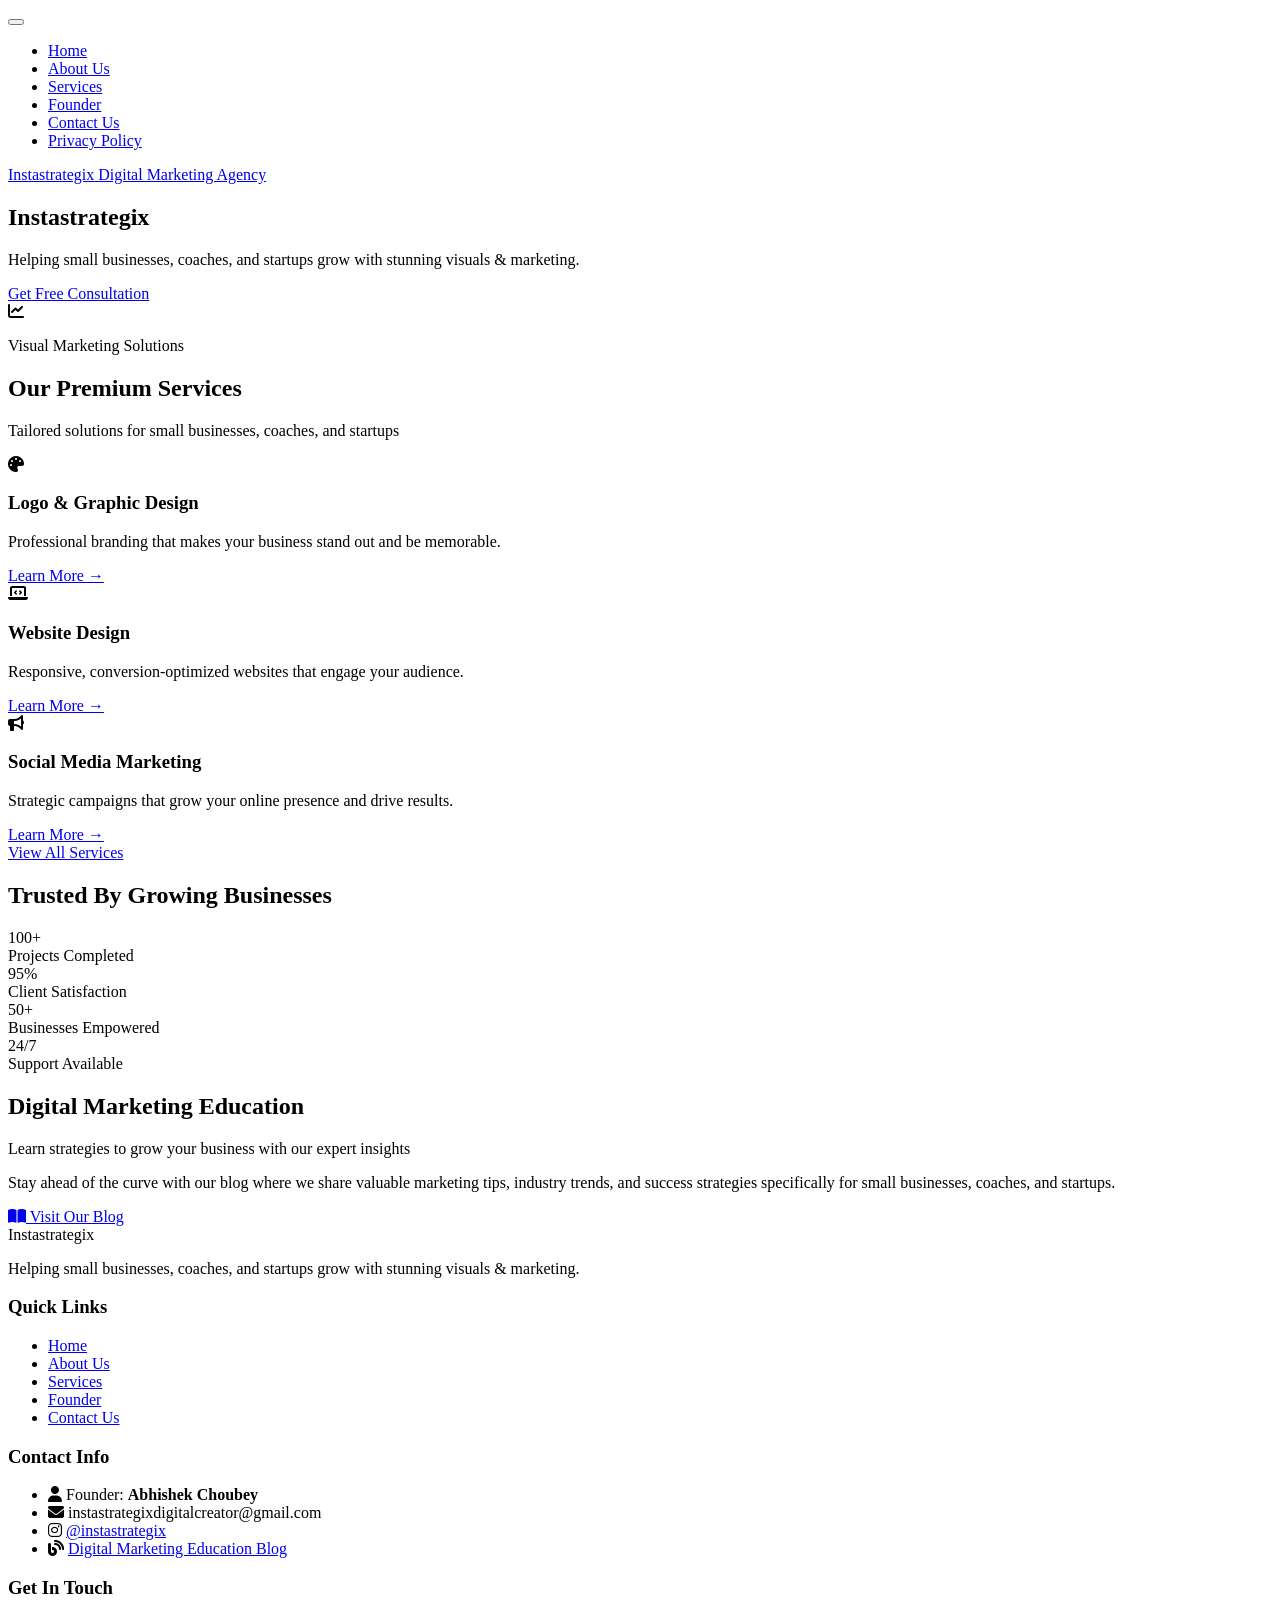
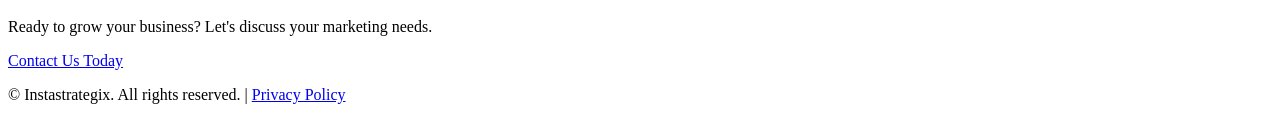
==== html/index.html @ c22545ea "Update and rename index.html to html/index.html" ====
<!DOCTYPE html>
<html lang="en">
<head>
    <meta charset="UTF-8">
    <meta name="viewport" content="width=device-width, initial-scale=1.0">
    <meta name="description" content="Instastrategix - Helping small businesses, coaches, and startups grow with stunning visuals & marketing">
    <meta name="keywords" content="digital marketing, graphic design, social media marketing, website design, small business marketing">
    <title>Instastrategix - Premium Digital Marketing Agency</title>
    <link rel="preconnect" href="https://fonts.googleapis.com">
    <link rel="preconnect" href="https://fonts.gstatic.com" crossorigin>
    <link href="https://fonts.googleapis.com/css2?family=Inter:wght@300;400;500;600;700&family=Poppins:wght@400;500;600;700&display=swap" rel="stylesheet">
    <link rel="stylesheet" href="https://cdnjs.cloudflare.com/ajax/libs/font-awesome/6.4.0/css/all.min.css">
    <link rel="stylesheet" href="css/main.css">
    <link rel="stylesheet" href="css/components.css">
    <link rel="stylesheet" href="css/responsive.css">
    <link rel="icon" type="image/x-icon" href="images/favicon.ico">
</head>
<body>
    <!-- Navigation -->
    <nav class="navbar">
        <div class="container nav-container">
            <!-- Mobile Menu Toggle -->
            <button class="menu-toggle" aria-label="Toggle navigation">
                <span class="hamburger"></span>
            </button>
            
            <!-- Navigation Links -->
            <ul class="nav-menu">
                <li><a href="index.html" class="nav-link active">Home</a></li>
                <li><a href="about.html" class="nav-link">About Us</a></li>
                <li><a href="services.html" class="nav-link">Services</a></li>
                <li><a href="founder.html" class="nav-link">Founder</a></li>
                <li><a href="contact.html" class="nav-link">Contact Us</a></li>
                <li><a href="privacy.html" class="nav-link">Privacy Policy</a></li>
            </ul>
            
            <!-- Logo in top-right corner as specified -->
            <div class="logo-container">
                <a href="index.html" class="logo">
                    <span class="logo-text">Instastrategix</span>
                    <span class="logo-tagline">Digital Marketing Agency</span>
                </a>
            </div>
        </div>
    </nav>

    <!-- Hero Section -->
    <section class="hero">
        <div class="container hero-container">
            <div class="hero-content">
                <h1 class="hero-title">Instastrategix</h1>
                <p class="hero-subtitle">Helping small businesses, coaches, and startups grow with stunning visuals & marketing.</p>
                <a href="contact.html" class="btn btn-primary">Get Free Consultation</a>
            </div>
            <div class="hero-image">
                <div class="image-placeholder">
                    <i class="fas fa-chart-line"></i>
                    <p>Visual Marketing Solutions</p>
                </div>
            </div>
        </div>
    </section>

    <!-- Services Preview -->
    <section class="services-preview">
        <div class="container">
            <h2 class="section-title">Our Premium Services</h2>
            <p class="section-subtitle">Tailored solutions for small businesses, coaches, and startups</p>
            
            <div class="services-grid">
                <!-- Service 1 -->
                <div class="service-card">
                    <div class="service-icon">
                        <i class="fas fa-palette"></i>
                    </div>
                    <h3>Logo & Graphic Design</h3>
                    <p>Professional branding that makes your business stand out and be memorable.</p>
                    <a href="services.html#graphic-design" class="btn-text">Learn More →</a>
                </div>
                
                <!-- Service 2 -->
                <div class="service-card">
                    <div class="service-icon">
                        <i class="fas fa-laptop-code"></i>
                    </div>
                    <h3>Website Design</h3>
                    <p>Responsive, conversion-optimized websites that engage your audience.</p>
                    <a href="services.html#web-design" class="btn-text">Learn More →</a>
                </div>
                
                <!-- Service 3 -->
                <div class="service-card">
                    <div class="service-icon">
                        <i class="fas fa-bullhorn"></i>
                    </div>
                    <h3>Social Media Marketing</h3>
                    <p>Strategic campaigns that grow your online presence and drive results.</p>
                    <a href="services.html#social-media" class="btn-text">Learn More →</a>
                </div>
            </div>
            
            <div class="text-center">
                <a href="services.html" class="btn btn-secondary">View All Services</a>
            </div>
        </div>
    </section>

    <!-- Social Proof -->
    <section class="social-proof">
        <div class="container">
            <h2 class="section-title">Trusted By Growing Businesses</h2>
            <div class="proof-stats">
                <div class="stat-item">
                    <div class="stat-number">100+</div>
                    <div class="stat-label">Projects Completed</div>
                </div>
                <div class="stat-item">
                    <div class="stat-number">95%</div>
                    <div class="stat-label">Client Satisfaction</div>
                </div>
                <div class="stat-item">
                    <div class="stat-number">50+</div>
                    <div class="stat-label">Businesses Empowered</div>
                </div>
                <div class="stat-item">
                    <div class="stat-number">24/7</div>
                    <div class="stat-label">Support Available</div>
                </div>
            </div>
        </div>
    </section>

    <!-- Blog Integration -->
    <section class="blog-integration">
        <div class="container">
            <div class="blog-content">
                <h2 class="section-title">Digital Marketing Education</h2>
                <p class="section-subtitle">Learn strategies to grow your business with our expert insights</p>
                <p>Stay ahead of the curve with our blog where we share valuable marketing tips, industry trends, and success strategies specifically for small businesses, coaches, and startups.</p>
                <a href="https://instastrategix0.blogspot.com/" target="_blank" class="btn btn-primary">
                    <i class="fas fa-book-open"></i> Visit Our Blog
                </a>
            </div>
        </div>
    </section>

    <!-- Footer -->
    <footer class="footer">
        <div class="container">
            <div class="footer-grid">
                <div class="footer-col">
                    <div class="footer-logo">Instastrategix</div>
                    <p class="footer-tagline">Helping small businesses, coaches, and startups grow with stunning visuals & marketing.</p>
                </div>
                
                <div class="footer-col">
                    <h3 class="footer-heading">Quick Links</h3>
                    <ul class="footer-links">
                        <li><a href="index.html">Home</a></li>
                        <li><a href="about.html">About Us</a></li>
                        <li><a href="services.html">Services</a></li>
                        <li><a href="founder.html">Founder</a></li>
                        <li><a href="contact.html">Contact Us</a></li>
                    </ul>
                </div>
                
                <div class="footer-col">
                    <h3 class="footer-heading">Contact Info</h3>
                    <ul class="footer-contact">
                        <li>
                            <i class="fas fa-user"></i>
                            <span>Founder: <strong>Abhishek Choubey</strong></span>
                        </li>
                        <li>
                            <i class="fas fa-envelope"></i>
                            <span>instastrategixdigitalcreator@gmail.com</span>
                        </li>
                        <li>
                            <i class="fab fa-instagram"></i>
                            <span><a href="https://www.instagram.com/instastrategix/" target="_blank">@instastrategix</a></span>
                        </li>
                        <li>
                            <i class="fas fa-blog"></i>
                            <span><a href="https://instastrategix0.blogspot.com/" target="_blank">Digital Marketing Education Blog</a></span>
                        </li>
                    </ul>
                </div>
                
                <div class="footer-col">
                    <h3 class="footer-heading">Get In Touch</h3>
                    <p>Ready to grow your business? Let's discuss your marketing needs.</p>
                    <a href="contact.html" class="btn btn-primary">Contact Us Today</a>
                </div>
            </div>
            
            <div class="footer-bottom">
                <p>&copy; <span id="current-year"></span> Instastrategix. All rights reserved. | <a href="privacy.html">Privacy Policy</a></p>
            </div>
        </div>
    </footer>

    <script src="js/main.js"></script>
    <script src="js/animations.js"></script>
</body>
</html>
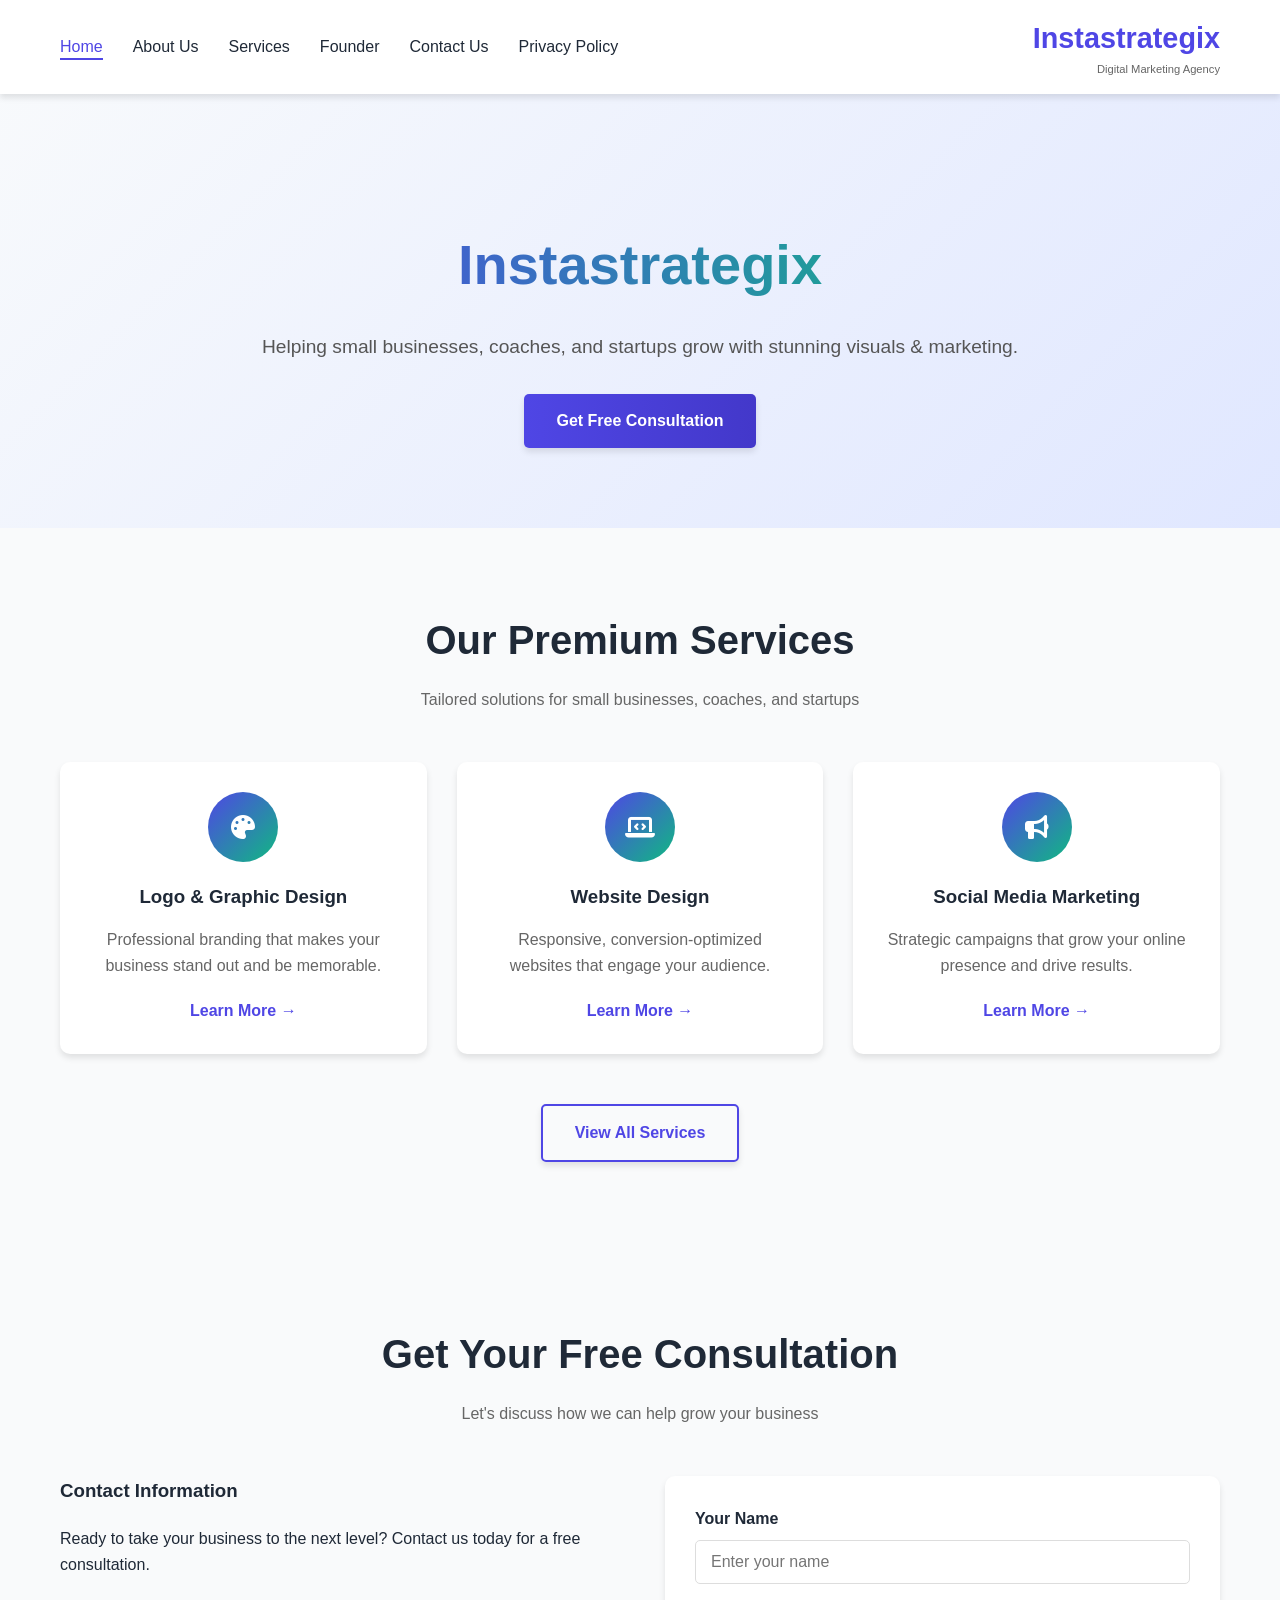
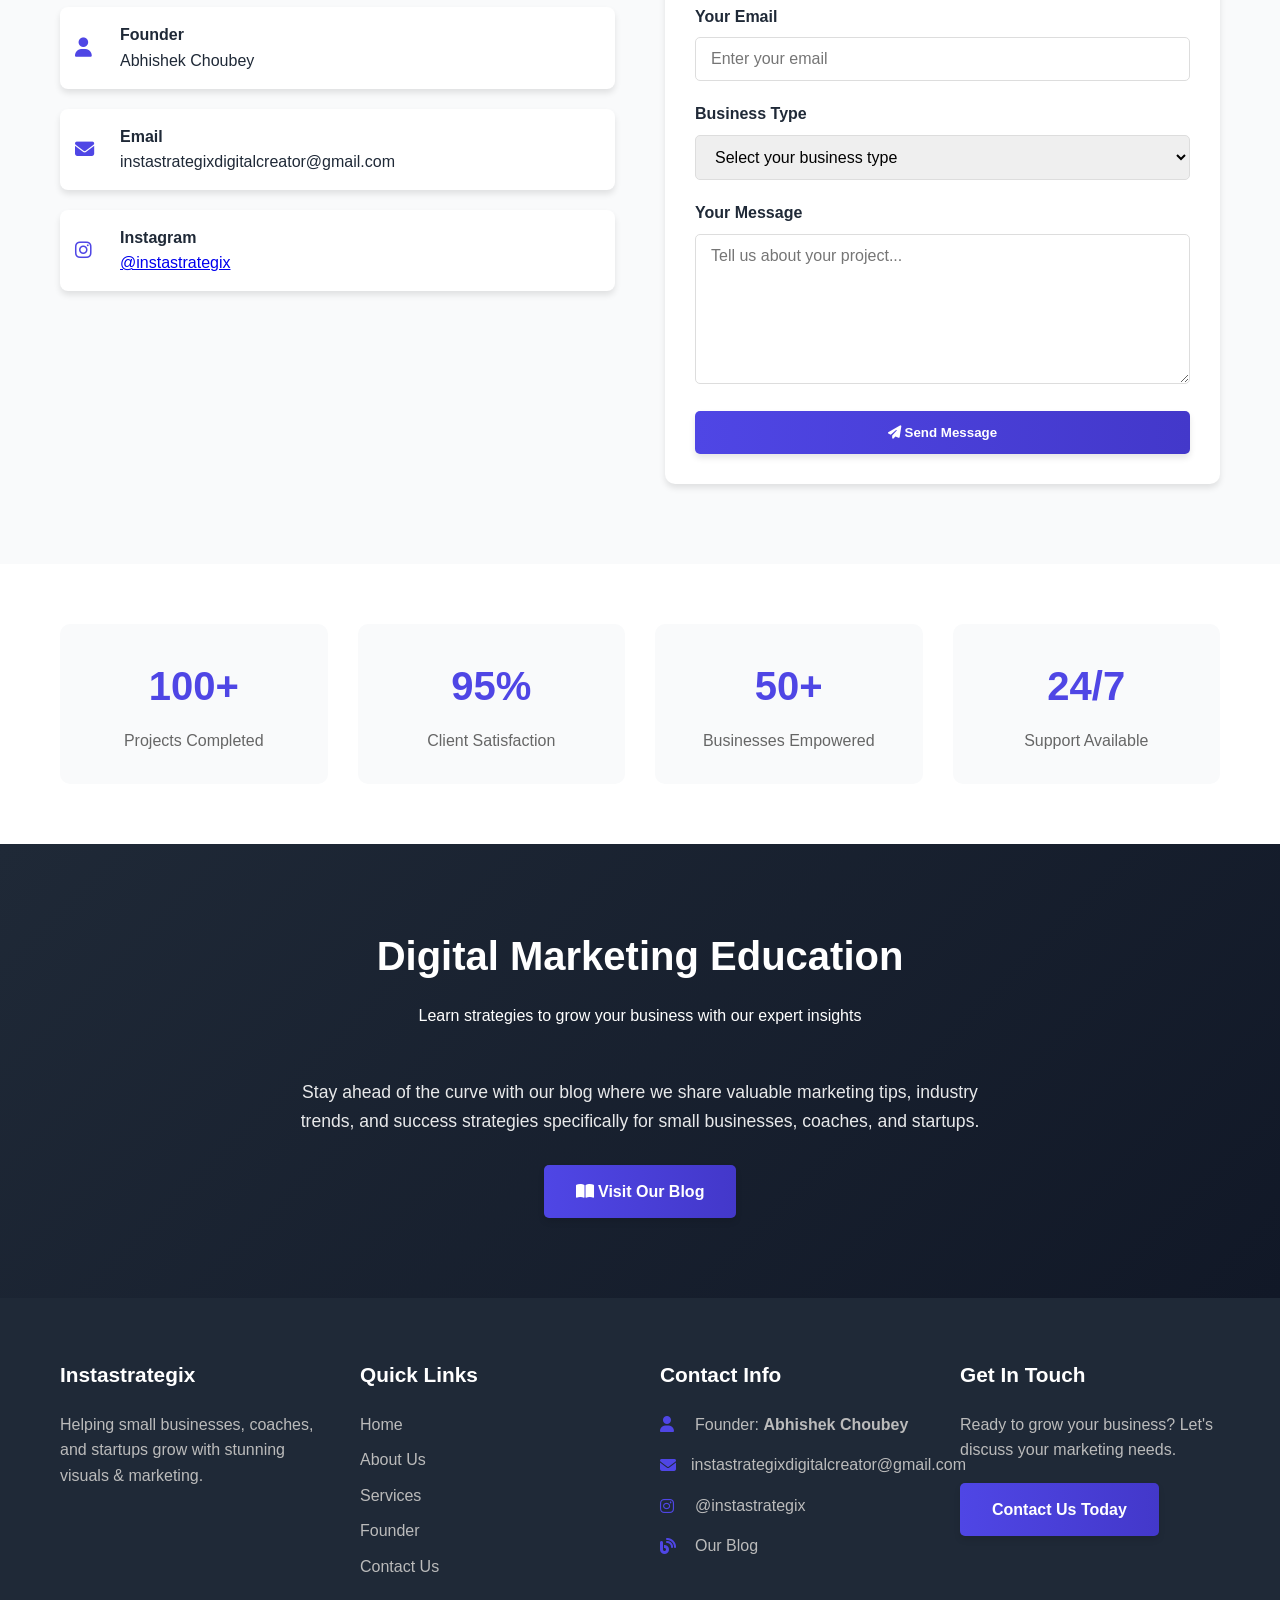
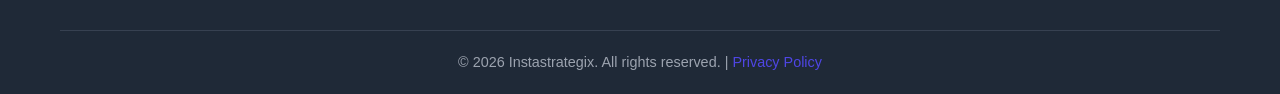
==== commit 89266ba7: "Update and rename index.html to html/index.html" ====
--- a/html/index.html
+++ b/html/index.html
@@ -3,99 +3,738 @@
 <head>
     <meta charset="UTF-8">
     <meta name="viewport" content="width=device-width, initial-scale=1.0">
-    <meta name="description" content="Instastrategix - Helping small businesses, coaches, and startups grow with stunning visuals & marketing">
-    <meta name="keywords" content="digital marketing, graphic design, social media marketing, website design, small business marketing">
-    <title>Instastrategix - Premium Digital Marketing Agency</title>
-    <link rel="preconnect" href="https://fonts.googleapis.com">
-    <link rel="preconnect" href="https://fonts.gstatic.com" crossorigin>
-    <link href="https://fonts.googleapis.com/css2?family=Inter:wght@300;400;500;600;700&family=Poppins:wght@400;500;600;700&display=swap" rel="stylesheet">
+    <title>Instastrategix - Digital Marketing Agency</title>
     <link rel="stylesheet" href="https://cdnjs.cloudflare.com/ajax/libs/font-awesome/6.4.0/css/all.min.css">
-    <link rel="stylesheet" href="css/main.css">
-    <link rel="stylesheet" href="css/components.css">
-    <link rel="stylesheet" href="css/responsive.css">
-    <link rel="icon" type="image/x-icon" href="images/favicon.ico">
+    <style>
+        /* ========== CSS RESET & BASE ========== */
+        * {
+            margin: 0;
+            padding: 0;
+            box-sizing: border-box;
+        }
+        
+        :root {
+            --primary: #4f46e5;
+            --primary-dark: #4338ca;
+            --secondary: #10b981;
+            --dark: #1f2937;
+            --light: #f9fafb;
+            --white: #ffffff;
+            --shadow: 0 4px 6px rgba(0,0,0,0.1);
+            --transition: all 0.3s ease;
+        }
+        
+        body {
+            font-family: 'Segoe UI', Tahoma, Geneva, Verdana, sans-serif;
+            line-height: 1.6;
+            color: var(--dark);
+            background: var(--white);
+        }
+        
+        .container {
+            width: 100%;
+            max-width: 1200px;
+            margin: 0 auto;
+            padding: 0 20px;
+        }
+        
+        /* ========== NAVIGATION ========== */
+        .navbar {
+            background: var(--white);
+            box-shadow: var(--shadow);
+            position: fixed;
+            width: 100%;
+            top: 0;
+            z-index: 1000;
+        }
+        
+        .nav-container {
+            display: flex;
+            justify-content: space-between;
+            align-items: center;
+            padding: 15px 20px;
+        }
+        
+        .logo {
+            font-size: 1.8rem;
+            font-weight: 800;
+            color: var(--primary);
+            text-decoration: none;
+            display: flex;
+            flex-direction: column;
+            align-items: flex-end;
+        }
+        
+        .logo-tagline {
+            font-size: 0.7rem;
+            color: #666;
+            font-weight: 500;
+        }
+        
+        .nav-links {
+            display: flex;
+            list-style: none;
+            gap: 30px;
+        }
+        
+        .nav-links a {
+            text-decoration: none;
+            color: var(--dark);
+            font-weight: 500;
+            transition: var(--transition);
+            padding: 5px 0;
+            position: relative;
+        }
+        
+        .nav-links a:hover {
+            color: var(--primary);
+        }
+        
+        .nav-links a.active {
+            color: var(--primary);
+        }
+        
+        .nav-links a.active::after {
+            content: '';
+            position: absolute;
+            bottom: 0;
+            left: 0;
+            width: 100%;
+            height: 2px;
+            background: var(--primary);
+        }
+        
+        .mobile-menu-btn {
+            display: none;
+            background: none;
+            border: none;
+            font-size: 1.5rem;
+            color: var(--dark);
+            cursor: pointer;
+        }
+        
+        /* ========== HERO SECTION ========== */
+        .hero {
+            padding: 150px 0 80px;
+            background: linear-gradient(135deg, #f8fafc 0%, #e0e7ff 100%);
+            margin-top: 70px;
+        }
+        
+        .hero-content {
+            text-align: center;
+            max-width: 800px;
+            margin: 0 auto;
+        }
+        
+        .hero h1 {
+            font-size: 3.5rem;
+            margin-bottom: 20px;
+            background: linear-gradient(to right, var(--primary), var(--secondary));
+            -webkit-background-clip: text;
+            -webkit-text-fill-color: transparent;
+        }
+        
+        .hero p {
+            font-size: 1.2rem;
+            color: #555;
+            margin-bottom: 30px;
+            line-height: 1.8;
+        }
+        
+        /* ========== BUTTONS ========== */
+        .btn {
+            display: inline-block;
+            padding: 14px 32px;
+            background: linear-gradient(to right, var(--primary), var(--primary-dark));
+            color: white;
+            text-decoration: none;
+            border-radius: 5px;
+            font-weight: 600;
+            border: none;
+            cursor: pointer;
+            transition: var(--transition);
+            box-shadow: var(--shadow);
+        }
+        
+        .btn:hover {
+            transform: translateY(-3px);
+            box-shadow: 0 10px 20px rgba(0,0,0,0.15);
+        }
+        
+        .btn-secondary {
+            background: transparent;
+            border: 2px solid var(--primary);
+            color: var(--primary);
+        }
+        
+        .btn-secondary:hover {
+            background: var(--primary);
+            color: white;
+        }
+        
+        /* ========== SERVICES SECTION ========== */
+        .services {
+            padding: 80px 0;
+            background: var(--light);
+        }
+        
+        .section-title {
+            text-align: center;
+            margin-bottom: 50px;
+        }
+        
+        .section-title h2 {
+            font-size: 2.5rem;
+            color: var(--dark);
+            margin-bottom: 15px;
+        }
+        
+        .section-title p {
+            color: #666;
+            max-width: 600px;
+            margin: 0 auto;
+        }
+        
+        .services-grid {
+            display: grid;
+            grid-template-columns: repeat(auto-fit, minmax(300px, 1fr));
+            gap: 30px;
+            margin-bottom: 50px;
+        }
+        
+        .service-card {
+            background: white;
+            padding: 30px;
+            border-radius: 10px;
+            box-shadow: var(--shadow);
+            transition: var(--transition);
+            text-align: center;
+        }
+        
+        .service-card:hover {
+            transform: translateY(-10px);
+            box-shadow: 0 15px 30px rgba(0,0,0,0.15);
+        }
+        
+        .service-icon {
+            width: 70px;
+            height: 70px;
+            background: linear-gradient(135deg, var(--primary), var(--secondary));
+            border-radius: 50%;
+            display: flex;
+            align-items: center;
+            justify-content: center;
+            margin: 0 auto 20px;
+            color: white;
+            font-size: 1.5rem;
+        }
+        
+        .service-card h3 {
+            margin-bottom: 15px;
+            color: var(--dark);
+        }
+        
+        .service-card p {
+            color: #666;
+            margin-bottom: 20px;
+        }
+        
+        .btn-text {
+            color: var(--primary);
+            text-decoration: none;
+            font-weight: 600;
+            display: inline-flex;
+            align-items: center;
+            gap: 5px;
+        }
+        
+        .btn-text:hover {
+            gap: 10px;
+        }
+        
+        .text-center {
+            text-align: center;
+        }
+        
+        /* ========== STATS SECTION ========== */
+        .stats {
+            padding: 60px 0;
+            background: white;
+        }
+        
+        .stats-grid {
+            display: grid;
+            grid-template-columns: repeat(auto-fit, minmax(200px, 1fr));
+            gap: 30px;
+        }
+        
+        .stat-item {
+            text-align: center;
+            padding: 30px 20px;
+            background: var(--light);
+            border-radius: 10px;
+            transition: var(--transition);
+        }
+        
+        .stat-item:hover {
+            background: linear-gradient(135deg, var(--primary), var(--secondary));
+            color: white;
+            transform: translateY(-5px);
+        }
+        
+        .stat-item:hover h3,
+        .stat-item:hover p {
+            color: white;
+        }
+        
+        .stat-item h3 {
+            font-size: 2.5rem;
+            color: var(--primary);
+            margin-bottom: 10px;
+        }
+        
+        .stat-item p {
+            color: #666;
+            font-weight: 500;
+        }
+        
+        /* ========== BLOG SECTION ========== */
+        .blog {
+            padding: 80px 0;
+            background: linear-gradient(135deg, var(--dark), #111827);
+            color: white;
+        }
+        
+        .blog .section-title h2,
+        .blog .section-title p {
+            color: white;
+        }
+        
+        .blog-content {
+            text-align: center;
+            max-width: 700px;
+            margin: 0 auto;
+        }
+        
+        .blog-content p {
+            margin-bottom: 30px;
+            font-size: 1.1rem;
+            opacity: 0.9;
+        }
+        
+        /* ========== CONTACT SECTION ========== */
+        .contact {
+            padding: 80px 0;
+            background: var(--light);
+        }
+        
+        .contact-container {
+            display: grid;
+            grid-template-columns: 1fr 1fr;
+            gap: 50px;
+        }
+        
+        .contact-info h3 {
+            margin-bottom: 20px;
+            color: var(--dark);
+        }
+        
+        .contact-details {
+            margin-top: 30px;
+        }
+        
+        .contact-item {
+            display: flex;
+            align-items: center;
+            gap: 15px;
+            margin-bottom: 20px;
+            padding: 15px;
+            background: white;
+            border-radius: 8px;
+            box-shadow: var(--shadow);
+        }
+        
+        .contact-item i {
+            color: var(--primary);
+            font-size: 1.2rem;
+            width: 30px;
+        }
+        
+        .contact-form {
+            background: white;
+            padding: 30px;
+            border-radius: 10px;
+            box-shadow: var(--shadow);
+        }
+        
+        .form-group {
+            margin-bottom: 20px;
+        }
+        
+        .form-group label {
+            display: block;
+            margin-bottom: 8px;
+            font-weight: 600;
+            color: var(--dark);
+        }
+        
+        .form-control {
+            width: 100%;
+            padding: 12px 15px;
+            border: 1px solid #ddd;
+            border-radius: 5px;
+            font-family: inherit;
+            font-size: 1rem;
+            transition: var(--transition);
+        }
+        
+        .form-control:focus {
+            outline: none;
+            border-color: var(--primary);
+            box-shadow: 0 0 0 3px rgba(79, 70, 229, 0.1);
+        }
+        
+        textarea.form-control {
+            min-height: 150px;
+            resize: vertical;
+        }
+        
+        /* ========== FOOTER ========== */
+        footer {
+            background: var(--dark);
+            color: white;
+            padding: 60px 0 20px;
+        }
+        
+        .footer-grid {
+            display: grid;
+            grid-template-columns: repeat(auto-fit, minmax(250px, 1fr));
+            gap: 40px;
+            margin-bottom: 40px;
+        }
+        
+        .footer-col h3 {
+            color: white;
+            margin-bottom: 20px;
+            font-size: 1.3rem;
+        }
+        
+        .footer-col p {
+            color: #bbb;
+            margin-bottom: 20px;
+        }
+        
+        .footer-links {
+            list-style: none;
+        }
+        
+        .footer-links li {
+            margin-bottom: 10px;
+        }
+        
+        .footer-links a {
+            color: #bbb;
+            text-decoration: none;
+            transition: var(--transition);
+        }
+        
+        .footer-links a:hover {
+            color: white;
+            padding-left: 5px;
+        }
+        
+        .footer-contact {
+            list-style: none;
+        }
+        
+        .footer-contact li {
+            display: flex;
+            align-items: center;
+            gap: 15px;
+            margin-bottom: 15px;
+            color: #bbb;
+        }
+        
+        .footer-contact i {
+            color: var(--primary);
+            width: 20px;
+        }
+        
+        .footer-contact a {
+            color: #bbb;
+            text-decoration: none;
+        }
+        
+        .footer-contact a:hover {
+            color: white;
+        }
+        
+        .footer-bottom {
+            text-align: center;
+            padding-top: 20px;
+            border-top: 1px solid #374151;
+            color: #9ca3af;
+            font-size: 0.9rem;
+        }
+        
+        .footer-bottom a {
+            color: var(--primary);
+            text-decoration: none;
+        }
+        
+        /* ========== MOBILE RESPONSIVE ========== */
+        @media (max-width: 768px) {
+            .mobile-menu-btn {
+                display: block;
+            }
+            
+            .nav-links {
+                position: fixed;
+                top: 70px;
+                left: 0;
+                width: 100%;
+                background: white;
+                flex-direction: column;
+                padding: 20px;
+                box-shadow: 0 10px 20px rgba(0,0,0,0.1);
+                transform: translateY(-100%);
+                opacity: 0;
+                visibility: hidden;
+                transition: var(--transition);
+            }
+            
+            .nav-links.active {
+                transform: translateY(0);
+                opacity: 1;
+                visibility: visible;
+            }
+            
+            .hero {
+                padding: 120px 0 60px;
+            }
+            
+            .hero h1 {
+                font-size: 2.5rem;
+            }
+            
+            .hero p {
+                font-size: 1.1rem;
+            }
+            
+            .section-title h2 {
+                font-size: 2rem;
+            }
+            
+            .services-grid {
+                grid-template-columns: 1fr;
+            }
+            
+            .stats-grid {
+                grid-template-columns: repeat(2, 1fr);
+            }
+            
+            .contact-container {
+                grid-template-columns: 1fr;
+            }
+            
+            .footer-grid {
+                grid-template-columns: 1fr;
+                text-align: center;
+            }
+            
+            .footer-contact li {
+                justify-content: center;
+            }
+        }
+        
+        @media (max-width: 480px) {
+            .stats-grid {
+                grid-template-columns: 1fr;
+            }
+            
+            .hero h1 {
+                font-size: 2rem;
+            }
+            
+            .btn {
+                padding: 12px 24px;
+            }
+        }
+        
+        /* ========== PAGE CONTENT ========== */
+        .page-content {
+            padding: 100px 0 80px;
+            min-height: 70vh;
+        }
+        
+        .page-hero {
+            background: linear-gradient(135deg, #f0f9ff 0%, #e0f2fe 100%);
+            padding: 100px 0 60px;
+            margin-top: 70px;
+        }
+        
+        .page-title {
+            text-align: center;
+            margin-bottom: 30px;
+        }
+        
+        .page-title h1 {
+            font-size: 3rem;
+            color: var(--dark);
+            margin-bottom: 10px;
+        }
+        
+        .page-title p {
+            color: #666;
+            font-size: 1.1rem;
+        }
+        
+        /* ========== ABOUT PAGE ========== */
+        .about-content, .founder-content, .services-content, .privacy-content {
+            max-width: 800px;
+            margin: 0 auto;
+            background: white;
+            padding: 40px;
+            border-radius: 10px;
+            box-shadow: var(--shadow);
+        }
+        
+        .content-section {
+            margin-bottom: 40px;
+        }
+        
+        .content-section h2 {
+            color: var(--primary);
+            margin-bottom: 15px;
+            padding-bottom: 10px;
+            border-bottom: 2px solid #e5e7eb;
+        }
+        
+        /* ========== SERVICES PAGE ========== */
+        .all-services {
+            display: grid;
+            grid-template-columns: repeat(auto-fit, minmax(300px, 1fr));
+            gap: 30px;
+            margin-top: 40px;
+        }
+        
+        .service-detail-card {
+            background: white;
+            padding: 30px;
+            border-radius: 10px;
+            box-shadow: var(--shadow);
+            border-top: 4px solid var(--primary);
+        }
+        
+        .service-detail-card h3 {
+            color: var(--primary);
+            margin-bottom: 15px;
+            display: flex;
+            align-items: center;
+            gap: 10px;
+        }
+        
+        /* ========== FOUNDER PAGE ========== */
+        .founder-profile {
+            display: flex;
+            align-items: center;
+            gap: 40px;
+            margin-bottom: 40px;
+            flex-wrap: wrap;
+        }
+        
+        .founder-img {
+            width: 200px;
+            height: 200px;
+            border-radius: 50%;
+            background: linear-gradient(135deg, var(--primary), var(--secondary));
+            display: flex;
+            align-items: center;
+            justify-content: center;
+            color: white;
+            font-size: 4rem;
+            flex-shrink: 0;
+        }
+        
+        /* ========== CONTACT PAGE ========== */
+        .contact-page {
+            background: var(--light);
+        }
+        
+        /* ========== PRIVACY PAGE ========== */
+        .privacy-content h3 {
+            color: var(--dark);
+            margin: 25px 0 10px;
+        }
+    </style>
 </head>
 <body>
     <!-- Navigation -->
     <nav class="navbar">
         <div class="container nav-container">
-            <!-- Mobile Menu Toggle -->
-            <button class="menu-toggle" aria-label="Toggle navigation">
-                <span class="hamburger"></span>
+            <button class="mobile-menu-btn" id="mobileMenuBtn">
+                <i class="fas fa-bars"></i>
             </button>
             
-            <!-- Navigation Links -->
-            <ul class="nav-menu">
-                <li><a href="index.html" class="nav-link active">Home</a></li>
-                <li><a href="about.html" class="nav-link">About Us</a></li>
-                <li><a href="services.html" class="nav-link">Services</a></li>
-                <li><a href="founder.html" class="nav-link">Founder</a></li>
-                <li><a href="contact.html" class="nav-link">Contact Us</a></li>
-                <li><a href="privacy.html" class="nav-link">Privacy Policy</a></li>
+            <ul class="nav-links" id="navLinks">
+                <li><a href="index.html" class="active">Home</a></li>
+                <li><a href="about.html">About Us</a></li>
+                <li><a href="services.html">Services</a></li>
+                <li><a href="founder.html">Founder</a></li>
+                <li><a href="contact.html">Contact Us</a></li>
+                <li><a href="privacy.html">Privacy Policy</a></li>
             </ul>
             
-            <!-- Logo in top-right corner as specified -->
-            <div class="logo-container">
-                <a href="index.html" class="logo">
-                    <span class="logo-text">Instastrategix</span>
-                    <span class="logo-tagline">Digital Marketing Agency</span>
-                </a>
-            </div>
+            <a href="index.html" class="logo">
+                Instastrategix
+                <span class="logo-tagline">Digital Marketing Agency</span>
+            </a>
         </div>
     </nav>
 
     <!-- Hero Section -->
     <section class="hero">
-        <div class="container hero-container">
-            <div class="hero-content">
-                <h1 class="hero-title">Instastrategix</h1>
-                <p class="hero-subtitle">Helping small businesses, coaches, and startups grow with stunning visuals & marketing.</p>
-                <a href="contact.html" class="btn btn-primary">Get Free Consultation</a>
-            </div>
-            <div class="hero-image">
-                <div class="image-placeholder">
-                    <i class="fas fa-chart-line"></i>
-                    <p>Visual Marketing Solutions</p>
-                </div>
-            </div>
+        <div class="container hero-content">
+            <h1>Instastrategix</h1>
+            <p>Helping small businesses, coaches, and startups grow with stunning visuals & marketing.</p>
+            <a href="contact.html" class="btn">Get Free Consultation</a>
         </div>
     </section>
 
-    <!-- Services Preview -->
-    <section class="services-preview">
+    <!-- Services Section -->
+    <section class="services">
         <div class="container">
-            <h2 class="section-title">Our Premium Services</h2>
-            <p class="section-subtitle">Tailored solutions for small businesses, coaches, and startups</p>
+            <div class="section-title">
+                <h2>Our Premium Services</h2>
+                <p>Tailored solutions for small businesses, coaches, and startups</p>
+            </div>
             
             <div class="services-grid">
-                <!-- Service 1 -->
                 <div class="service-card">
                     <div class="service-icon">
                         <i class="fas fa-palette"></i>
                     </div>
                     <h3>Logo & Graphic Design</h3>
                     <p>Professional branding that makes your business stand out and be memorable.</p>
-                    <a href="services.html#graphic-design" class="btn-text">Learn More →</a>
+                    <a href="services.html#graphic" class="btn-text">Learn More →</a>
                 </div>
                 
-                <!-- Service 2 -->
                 <div class="service-card">
                     <div class="service-icon">
                         <i class="fas fa-laptop-code"></i>
                     </div>
                     <h3>Website Design</h3>
                     <p>Responsive, conversion-optimized websites that engage your audience.</p>
-                    <a href="services.html#web-design" class="btn-text">Learn More →</a>
+                    <a href="services.html#website" class="btn-text">Learn More →</a>
                 </div>
                 
-                <!-- Service 3 -->
                 <div class="service-card">
                     <div class="service-icon">
                         <i class="fas fa-bullhorn"></i>
                     </div>
                     <h3>Social Media Marketing</h3>
                     <p>Strategic campaigns that grow your online presence and drive results.</p>
-                    <a href="services.html#social-media" class="btn-text">Learn More →</a>
+                    <a href="services.html#social" class="btn-text">Learn More →</a>
                 </div>
             </div>
             
@@ -105,39 +744,118 @@
         </div>
     </section>
 
-    <!-- Social Proof -->
-    <section class="social-proof">
+    <!-- Contact Section -->
+    <section class="contact" id="contact">
         <div class="container">
-            <h2 class="section-title">Trusted By Growing Businesses</h2>
-            <div class="proof-stats">
-                <div class="stat-item">
-                    <div class="stat-number">100+</div>
-                    <div class="stat-label">Projects Completed</div>
-                </div>
-                <div class="stat-item">
-                    <div class="stat-number">95%</div>
-                    <div class="stat-label">Client Satisfaction</div>
-                </div>
-                <div class="stat-item">
-                    <div class="stat-number">50+</div>
-                    <div class="stat-label">Businesses Empowered</div>
-                </div>
-                <div class="stat-item">
-                    <div class="stat-number">24/7</div>
-                    <div class="stat-label">Support Available</div>
+            <div class="section-title">
+                <h2>Get Your Free Consultation</h2>
+                <p>Let's discuss how we can help grow your business</p>
+            </div>
+            
+            <div class="contact-container">
+                <div class="contact-info">
+                    <h3>Contact Information</h3>
+                    <p>Ready to take your business to the next level? Contact us today for a free consultation.</p>
+                    
+                    <div class="contact-details">
+                        <div class="contact-item">
+                            <i class="fas fa-user"></i>
+                            <div>
+                                <strong>Founder</strong>
+                                <p>Abhishek Choubey</p>
+                            </div>
+                        </div>
+                        
+                        <div class="contact-item">
+                            <i class="fas fa-envelope"></i>
+                            <div>
+                                <strong>Email</strong>
+                                <p>instastrategixdigitalcreator@gmail.com</p>
+                            </div>
+                        </div>
+                        
+                        <div class="contact-item">
+                            <i class="fab fa-instagram"></i>
+                            <div>
+                                <strong>Instagram</strong>
+                                <p><a href="https://www.instagram.com/instastrategix/" target="_blank">@instastrategix</a></p>
+                            </div>
+                        </div>
+                    </div>
+                </div>
+                
+                <div class="contact-form">
+                    <form id="consultationForm">
+                        <div class="form-group">
+                            <label for="name">Your Name</label>
+                            <input type="text" id="name" class="form-control" placeholder="Enter your name" required>
+                        </div>
+                        
+                        <div class="form-group">
+                            <label for="email">Your Email</label>
+                            <input type="email" id="email" class="form-control" placeholder="Enter your email" required>
+                        </div>
+                        
+                        <div class="form-group">
+                            <label for="business">Business Type</label>
+                            <select id="business" class="form-control" required>
+                                <option value="">Select your business type</option>
+                                <option value="small-business">Small Business</option>
+                                <option value="coach">Coach/Consultant</option>
+                                <option value="startup">Startup</option>
+                                <option value="other">Other</option>
+                            </select>
+                        </div>
+                        
+                        <div class="form-group">
+                            <label for="message">Your Message</label>
+                            <textarea id="message" class="form-control" placeholder="Tell us about your project..." required></textarea>
+                        </div>
+                        
+                        <button type="submit" class="btn" style="width: 100%;">
+                            <i class="fas fa-paper-plane"></i> Send Message
+                        </button>
+                    </form>
                 </div>
             </div>
         </div>
     </section>
 
-    <!-- Blog Integration -->
-    <section class="blog-integration">
+    <!-- Stats Section -->
+    <section class="stats">
         <div class="container">
+            <div class="stats-grid">
+                <div class="stat-item">
+                    <h3>100+</h3>
+                    <p>Projects Completed</p>
+                </div>
+                <div class="stat-item">
+                    <h3>95%</h3>
+                    <p>Client Satisfaction</p>
+                </div>
+                <div class="stat-item">
+                    <h3>50+</h3>
+                    <p>Businesses Empowered</p>
+                </div>
+                <div class="stat-item">
+                    <h3>24/7</h3>
+                    <p>Support Available</p>
+                </div>
+            </div>
+        </div>
+    </section>
+
+    <!-- Blog Section -->
+    <section class="blog">
+        <div class="container">
+            <div class="section-title">
+                <h2>Digital Marketing Education</h2>
+                <p>Learn strategies to grow your business with our expert insights</p>
+            </div>
+            
             <div class="blog-content">
-                <h2 class="section-title">Digital Marketing Education</h2>
-                <p class="section-subtitle">Learn strategies to grow your business with our expert insights</p>
                 <p>Stay ahead of the curve with our blog where we share valuable marketing tips, industry trends, and success strategies specifically for small businesses, coaches, and startups.</p>
-                <a href="https://instastrategix0.blogspot.com/" target="_blank" class="btn btn-primary">
+                <a href="https://instastrategix0.blogspot.com/" target="_blank" class="btn">
                     <i class="fas fa-book-open"></i> Visit Our Blog
                 </a>
             </div>
@@ -145,16 +863,16 @@
     </section>
 
     <!-- Footer -->
-    <footer class="footer">
+    <footer>
         <div class="container">
             <div class="footer-grid">
                 <div class="footer-col">
-                    <div class="footer-logo">Instastrategix</div>
-                    <p class="footer-tagline">Helping small businesses, coaches, and startups grow with stunning visuals & marketing.</p>
+                    <h3>Instastrategix</h3>
+                    <p>Helping small businesses, coaches, and startups grow with stunning visuals & marketing.</p>
                 </div>
                 
                 <div class="footer-col">
-                    <h3 class="footer-heading">Quick Links</h3>
+                    <h3>Quick Links</h3>
                     <ul class="footer-links">
                         <li><a href="index.html">Home</a></li>
                         <li><a href="about.html">About Us</a></li>
@@ -165,7 +883,7 @@
                 </div>
                 
                 <div class="footer-col">
-                    <h3 class="footer-heading">Contact Info</h3>
+                    <h3>Contact Info</h3>
                     <ul class="footer-contact">
                         <li>
                             <i class="fas fa-user"></i>
@@ -181,25 +899,140 @@
                         </li>
                         <li>
                             <i class="fas fa-blog"></i>
-                            <span><a href="https://instastrategix0.blogspot.com/" target="_blank">Digital Marketing Education Blog</a></span>
+                            <span><a href="https://instastrategix0.blogspot.com/" target="_blank">Our Blog</a></span>
                         </li>
                     </ul>
                 </div>
                 
                 <div class="footer-col">
-                    <h3 class="footer-heading">Get In Touch</h3>
+                    <h3>Get In Touch</h3>
                     <p>Ready to grow your business? Let's discuss your marketing needs.</p>
-                    <a href="contact.html" class="btn btn-primary">Contact Us Today</a>
+                    <a href="contact.html" class="btn">Contact Us Today</a>
                 </div>
             </div>
             
             <div class="footer-bottom">
-                <p>&copy; <span id="current-year"></span> Instastrategix. All rights reserved. | <a href="privacy.html">Privacy Policy</a></p>
+                <p>&copy; 2024 Instastrategix. All rights reserved. | <a href="privacy.html">Privacy Policy</a></p>
             </div>
         </div>
     </footer>
 
-    <script src="js/main.js"></script>
-    <script src="js/animations.js"></script>
+    <!-- JavaScript -->
+    <script>
+        // ========== MOBILE MENU TOGGLE ==========
+        const mobileMenuBtn = document.getElementById('mobileMenuBtn');
+        const navLinks = document.getElementById('navLinks');
+        
+        mobileMenuBtn.addEventListener('click', function() {
+            navLinks.classList.toggle('active');
+            this.innerHTML = this.innerHTML.includes('bars') ? 
+                '<i class="fas fa-times"></i>' : 
+                '<i class="fas fa-bars"></i>';
+        });
+
+        // Close menu when clicking on a link
+        document.querySelectorAll('.nav-links a').forEach(link => {
+            link.addEventListener('click', () => {
+                navLinks.classList.remove('active');
+                mobileMenuBtn.innerHTML = '<i class="fas fa-bars"></i>';
+            });
+        });
+
+        // Close menu when clicking outside
+        document.addEventListener('click', function(event) {
+            if (!navLinks.contains(event.target) && !mobileMenuBtn.contains(event.target)) {
+                navLinks.classList.remove('active');
+                mobileMenuBtn.innerHTML = '<i class="fas fa-bars"></i>';
+            }
+        });
+
+        // ========== FORM SUBMISSION ==========
+        document.getElementById('consultationForm').addEventListener('submit', function(e) {
+            e.preventDefault();
+            
+            // Get form values
+            const name = document.getElementById('name').value;
+            const email = document.getElementById('email').value;
+            const business = document.getElementById('business').value;
+            const message = document.getElementById('message').value;
+            
+            // Show success message
+            alert(`Thank you ${name}! Your consultation request has been sent. We'll contact you at ${email} within 24 hours.`);
+            
+            // Reset form
+            this.reset();
+            
+            // In a real website, you would send this data to a server
+            // For now, we'll just log it
+            console.log('Consultation Request:', { name, email, business, message });
+        });
+
+        // ========== SET CURRENT YEAR ==========
+        document.addEventListener('DOMContentLoaded', function() {
+            // Set current year in footer
+            const yearElement = document.querySelector('.footer-bottom p');
+            if (yearElement) {
+                yearElement.innerHTML = yearElement.innerHTML.replace('2024', new Date().getFullYear());
+            }
+            
+            // Add animation to service cards
+            const serviceCards = document.querySelectorAll('.service-card');
+            serviceCards.forEach(card => {
+                card.addEventListener('mouseenter', function() {
+                    this.style.transform = 'translateY(-10px)';
+                });
+                card.addEventListener('mouseleave', function() {
+                    this.style.transform = 'translateY(0)';
+                });
+            });
+            
+            // Add hover effect to buttons
+            const buttons = document.querySelectorAll('.btn');
+            buttons.forEach(btn => {
+                btn.addEventListener('mouseenter', function() {
+                    this.style.transform = 'translateY(-3px)';
+                });
+                btn.addEventListener('mouseleave', function() {
+                    this.style.transform = 'translateY(0)';
+                });
+            });
+        });
+
+        // ========== SCROLL ANIMATIONS ==========
+        window.addEventListener('scroll', function() {
+            // Add shadow to navbar on scroll
+            const navbar = document.querySelector('.navbar');
+            if (window.scrollY > 50) {
+                navbar.style.boxShadow = '0 4px 12px rgba(0,0,0,0.15)';
+            } else {
+                navbar.style.boxShadow = '0 4px 6px rgba(0,0,0,0.1)';
+            }
+            
+            // Animate elements on scroll
+            const animateElements = document.querySelectorAll('.service-card, .stat-item');
+            animateElements.forEach(element => {
+                const elementPosition = element.getBoundingClientRect().top;
+                const screenPosition = window.innerHeight / 1.2;
+                
+                if (elementPosition < screenPosition) {
+                    element.style.opacity = '1';
+                    element.style.transform = 'translateY(0)';
+                }
+            });
+        });
+
+        // Initialize animation states
+        window.addEventListener('DOMContentLoaded', function() {
+            const animateElements = document.querySelectorAll('.service-card, .stat-item');
+            animateElements.forEach(el => {
+                el.style.opacity = '0';
+                el.style.transform = 'translateY(20px)';
+                el.style.transition = 'opacity 0.6s ease, transform 0.6s ease';
+            });
+            
+            // Trigger initial scroll check
+            window.dispatchEvent(new Event('scroll'));
+        });
+    </script>
 </body>
 </html>
